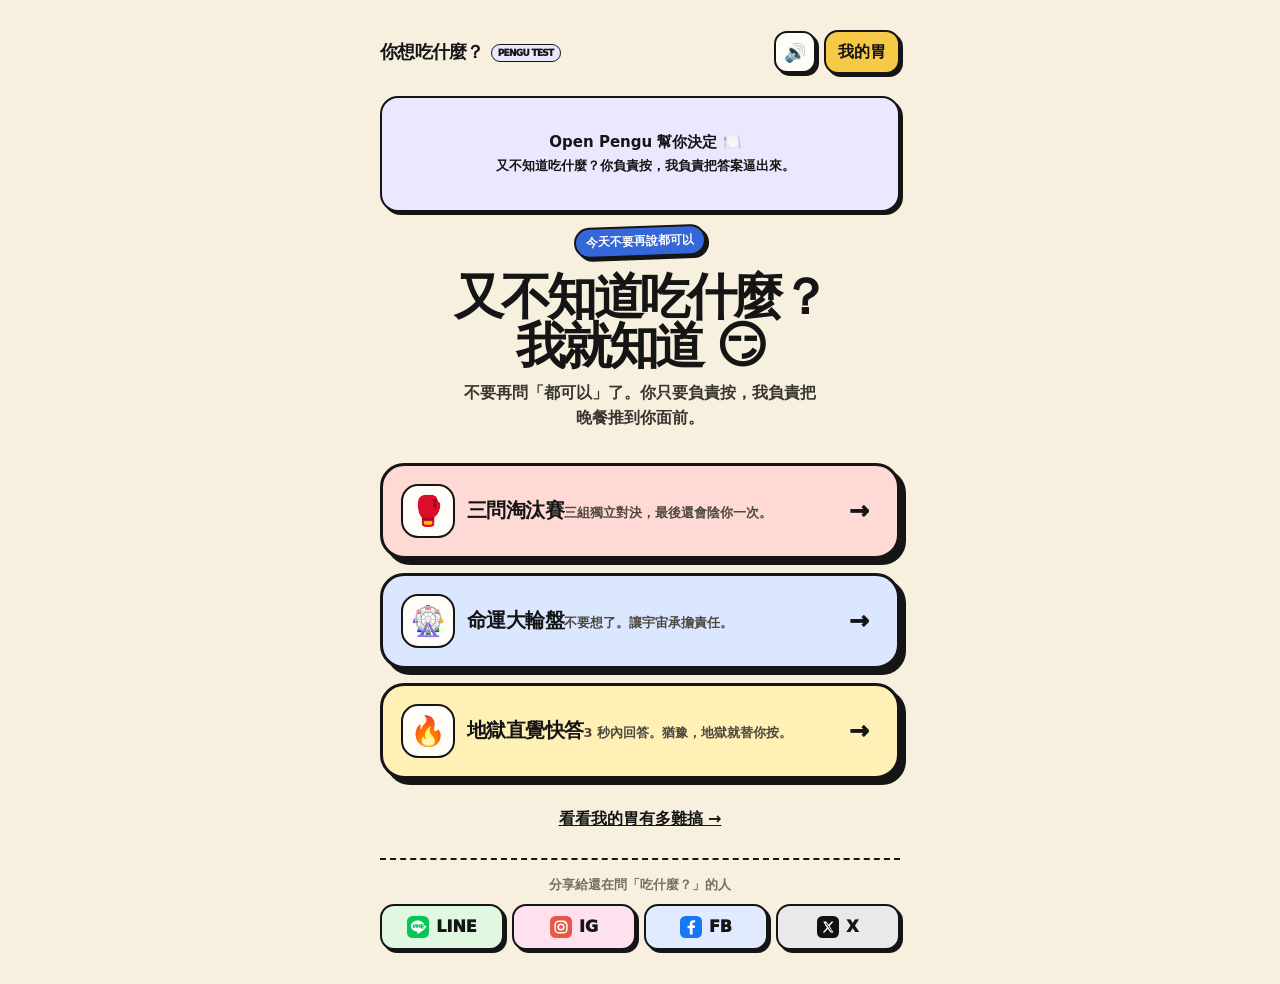
==== mascot-test/index.html @ 5a78268c "Add isolated Open Pengu mascot test version" ====
<!doctype html>
<html lang="zh-Hant">
<head>
  <meta charset="UTF-8" />
  <meta name="viewport" content="width=device-width, initial-scale=1, viewport-fit=cover" />
  <meta name="theme-color" content="#f7f0df" />
  <meta name="description" content="你想吃什麼？一個會吐槽你的吃飯決策遊戲。" />
  <title>你想吃什麼？</title>
  <link rel="stylesheet" href="./styles.css" />
  <link rel="stylesheet" href="./mascot-brand.css" />
</head>
<body>
  <main id="app"></main>
  <div id="toast" class="toast" aria-live="polite"></div>
  <script src="./data.js"></script>
  <script src="./app.js"></script>
  <script src="./brand.js"></script>
</body>
</html>
---- mascot-test/styles.css ----
:root {
  --paper:#f7f0df;
  --ink:#151515;
  --red:#ef4b3f;
  --blue:#3567d8;
  --yellow:#f6c947;
  --green:#65b96f;
  --white:#fffdf7;
  --muted:#746f64;
  --shadow:6px 6px 0 var(--ink);
  --shadow-sm:3px 3px 0 var(--ink);
  font-family: Inter, ui-rounded, "PingFang TC", "Noto Sans TC", system-ui, -apple-system, sans-serif;
}
*{box-sizing:border-box}
html,body{margin:0;min-height:100%;background:var(--paper);color:var(--ink)}
body{overflow-x:hidden}
button{font:inherit;color:inherit}
button:focus-visible{outline:4px solid var(--blue);outline-offset:3px}
#app{min-height:100vh;min-height:100dvh;padding:18px 16px 34px}
.shell{width:min(100%,520px);margin:0 auto}
.topbar{display:flex;align-items:center;justify-content:space-between;gap:10px;margin-bottom:16px}
.brand{font-weight:950;letter-spacing:-.04em;font-size:18px}
.icon-btn,.text-btn{border:2px solid var(--ink);background:var(--white);box-shadow:var(--shadow-sm);border-radius:14px;min-height:44px;padding:8px 12px;font-weight:850;cursor:pointer}
.text-btn{background:var(--yellow)}
.hero{padding:8px 0 18px;text-align:center}
.mascot{width:112px;height:112px;margin:0 auto 10px;border:4px solid var(--ink);border-radius:50%;background:var(--white);box-shadow:var(--shadow);position:relative;display:grid;place-items:center;font-size:47px;transform:rotate(-3deg)}
.mascot:before,.mascot:after{content:"";position:absolute;top:35px;width:10px;height:15px;background:var(--ink);border-radius:50%}
.mascot:before{left:32px}.mascot:after{right:32px}
.mascot-mouth{position:absolute;width:30px;height:13px;border-bottom:4px solid var(--ink);border-radius:0 0 30px 30px;top:61px;left:39px}
.kicker{display:inline-block;background:var(--blue);color:white;border:2px solid var(--ink);box-shadow:var(--shadow-sm);border-radius:999px;padding:5px 10px;font-size:12px;font-weight:900;transform:rotate(-2deg)}
h1{font-size:clamp(34px,9vw,50px);line-height:.98;letter-spacing:-.07em;margin:16px 0 10px;font-weight:1000}
.subtitle{font-size:16px;line-height:1.55;font-weight:700;margin:0 auto;max-width:360px;color:#39362f}
.mode-grid{display:grid;gap:14px;margin-top:14px}
.mode-card{width:100%;border:3px solid var(--ink);border-radius:24px;background:var(--white);box-shadow:var(--shadow);padding:18px;text-align:left;cursor:pointer;display:grid;grid-template-columns:54px 1fr 30px;gap:12px;align-items:center;transition:transform .14s ease,box-shadow .14s ease}
.mode-card:hover,.mode-card:active{transform:translate(3px,3px);box-shadow:3px 3px 0 var(--ink)}
.mode-card.red{background:#ffd9d4}.mode-card.blue{background:#dbe7ff}.mode-card.yellow{background:#fff0b6}
.mode-emoji{width:54px;height:54px;border:2px solid var(--ink);border-radius:17px;background:var(--white);display:grid;place-items:center;font-size:29px}
.mode-title{font-weight:1000;font-size:20px;letter-spacing:-.03em}.mode-desc{font-size:13px;font-weight:750;margin-top:4px;color:#4c483f;line-height:1.45}.mode-arrow{font-size:24px;font-weight:1000}
.home-foot{display:flex;justify-content:center;margin-top:20px}.link-btn{border:0;background:transparent;text-decoration:underline;font-weight:900;cursor:pointer;padding:10px}
.panel{border:3px solid var(--ink);border-radius:24px;background:var(--white);box-shadow:var(--shadow);padding:18px}
.progress-row{display:flex;justify-content:space-between;gap:12px;align-items:center;margin-bottom:12px;font-weight:900;font-size:13px}.progress-dots{display:flex;gap:6px}.dot{width:11px;height:11px;border:2px solid var(--ink);border-radius:50%;background:transparent}.dot.on{background:var(--red)}
.question{font-size:28px;font-weight:1000;line-height:1.05;letter-spacing:-.05em;margin:8px 0}.hint{font-weight:700;color:var(--muted);line-height:1.45;margin:0 0 14px}
.duel{display:grid;grid-template-columns:1fr 1fr;gap:12px;margin-top:16px}
.food-card{border:3px solid var(--ink);border-radius:22px;background:var(--white);box-shadow:var(--shadow-sm);min-height:178px;padding:14px;display:flex;flex-direction:column;align-items:center;justify-content:center;cursor:pointer;position:relative;transition:transform .16s ease,opacity .3s ease,filter .3s ease}
.food-card:hover{transform:translateY(-3px)}.food-card:active{transform:scale(.97)}
.food-card .emoji{font-size:54px;line-height:1}.food-card .name{font-weight:1000;font-size:20px;margin-top:9px;text-align:center}.food-card .cat{font-size:11px;font-weight:850;color:var(--muted);margin-top:4px}
.food-card.loser{animation:loserOut .48s ease forwards}.food-card.winner{animation:winnerPop .5s ease}.food-card.decoy-hit{animation:loserOut .42s ease forwards}
@keyframes loserOut{to{transform:translate(45px,35px) rotate(13deg) scale(.65);opacity:0;filter:grayscale(1)}}
@keyframes winnerPop{40%{transform:scale(1.08) rotate(-2deg)}100%{transform:scale(1)}}
.speech{margin:16px 0 0;border:2px solid var(--ink);background:var(--yellow);border-radius:16px;padding:11px 13px;font-weight:900;line-height:1.4;box-shadow:var(--shadow-sm)}
.final-three{display:grid;grid-template-columns:repeat(3,1fr);gap:8px;margin:15px 0}.mini-food{border:2px solid var(--ink);border-radius:16px;background:var(--white);padding:10px 6px;text-align:center;font-weight:900;font-size:12px;min-height:88px;display:grid;place-items:center}.mini-food .emoji{font-size:30px}.mini-food.fate{background:var(--blue);color:white;animation:fatePulse .8s ease infinite alternate}.mini-food.mystery{font-size:26px}
@keyframes fatePulse{to{transform:translateY(-4px) rotate(-2deg)}}
.twist-banner{border:3px dashed var(--ink);background:#e2eaff;border-radius:18px;padding:14px;text-align:center;font-weight:950;margin:10px 0}
.result-card{text-align:center;padding-top:24px}.result-emoji{font-size:88px;line-height:1;animation:resultPop .62s cubic-bezier(.2,.9,.2,1.3)}
@keyframes resultPop{0%{transform:scale(.5) rotate(-12deg);opacity:0}100%{transform:scale(1) rotate(0);opacity:1}}
.result-label{font-weight:900;color:var(--muted);margin-top:14px}.result-name{font-size:42px;font-weight:1000;letter-spacing:-.06em;margin:4px 0 10px}.result-copy{font-size:15px;font-weight:800;line-height:1.5;color:#49443a}
.actions{display:grid;gap:10px;margin-top:18px}.primary,.secondary,.danger,.hell-option,.rating-btn{border:3px solid var(--ink);border-radius:18px;box-shadow:var(--shadow-sm);min-height:54px;padding:12px 15px;font-weight:1000;cursor:pointer;transition:transform .12s ease,box-shadow .12s ease}.primary{background:var(--red);color:white}.secondary{background:var(--yellow)}.danger{background:var(--ink);color:white}.primary:active,.secondary:active,.danger:active,.hell-option:active,.rating-btn:active{transform:translate(2px,2px);box-shadow:1px 1px 0 var(--ink)}
.tiny-regret{border:0;background:transparent;text-decoration:underline;color:var(--muted);font-weight:850;cursor:pointer;margin-top:14px;padding:10px;font-size:12px}
.wheel-wrap{display:grid;place-items:center;padding:10px 0 4px;position:relative}.pointer{width:0;height:0;border-left:17px solid transparent;border-right:17px solid transparent;border-top:34px solid var(--ink);position:absolute;top:-1px;z-index:4;filter:drop-shadow(2px 2px 0 rgba(255,255,255,.5))}
.wheel{width:min(82vw,330px);aspect-ratio:1;border:5px solid var(--ink);border-radius:50%;box-shadow:var(--shadow);position:relative;transition:transform 1.55s cubic-bezier(.12,.72,.12,1);overflow:hidden;background:conic-gradient(from -90deg,#ef4b3f 0 36deg,#f6c947 36deg 72deg,#3567d8 72deg 108deg,#fffdf7 108deg 144deg,#65b96f 144deg 180deg,#ef4b3f 180deg 216deg,#f6c947 216deg 252deg,#3567d8 252deg 288deg,#fffdf7 288deg 324deg,#65b96f 324deg 360deg)}
.wheel:after{content:"🍽️";position:absolute;inset:50% auto auto 50%;transform:translate(-50%,-50%);width:60px;height:60px;border:4px solid var(--ink);background:var(--paper);border-radius:50%;display:grid;place-items:center;font-size:30px;z-index:3}
.wheel-label{position:absolute;left:50%;top:50%;width:72px;margin-left:-36px;margin-top:-11px;text-align:center;font-size:10px;font-weight:1000;line-height:1.15;transform-origin:36px 11px;text-shadow:0 1px white;z-index:2;pointer-events:none}
.wheel-spin{margin-top:22px;width:100%}.wheel-note{text-align:center;font-size:12px;color:var(--muted);font-weight:750;margin-top:8px}
.hell-intro{text-align:center;padding:10px 0}.warning{font-size:58px}.hell-title{font-size:36px;font-weight:1000;letter-spacing:-.05em;margin:4px 0}.rules{display:grid;gap:8px;margin:16px 0;text-align:left}.rule{border:2px solid var(--ink);background:#fff1c9;border-radius:14px;padding:10px 12px;font-weight:900}
.timer-wrap{height:14px;border:2px solid var(--ink);border-radius:999px;overflow:hidden;background:var(--white);margin:12px 0 18px}.timer-bar{height:100%;width:100%;background:var(--red);transform-origin:left;transition:width .1s linear}.hell-options{display:grid;gap:10px}.hell-option{background:var(--white);display:flex;align-items:center;gap:12px;text-align:left}.hell-option .e{font-size:28px}.hell-option .t{font-size:17px}
.rating-grid{display:grid;grid-template-columns:1fr 1fr;gap:10px;margin-top:18px}.rating-btn{background:var(--white);font-size:15px}.rating-btn.love{background:#ffd8dd}.rating-btn.ok{background:#e1f5d8}.rating-btn.meh{background:#f1eee4}.rating-btn.no{background:#d9d9d9}
.stats-grid{display:grid;grid-template-columns:1fr 1fr;gap:10px;margin:14px 0}.stat{border:2px solid var(--ink);border-radius:18px;background:var(--white);padding:14px;box-shadow:var(--shadow-sm)}.stat-value{font-size:25px;font-weight:1000}.stat-label{font-size:12px;color:var(--muted);font-weight:850;margin-top:3px}.roast{border:3px solid var(--ink);border-radius:20px;background:var(--yellow);box-shadow:var(--shadow-sm);padding:15px;font-size:17px;font-weight:1000;line-height:1.45;margin-top:14px}.empty{text-align:center;padding:34px 12px}.empty .e{font-size:64px}.empty p{font-weight:850;line-height:1.5;color:var(--muted)}
.modal-backdrop{position:fixed;inset:0;background:rgba(21,21,21,.45);display:grid;place-items:end center;padding:18px;z-index:20}.modal{width:min(100%,480px);background:var(--paper);border:3px solid var(--ink);box-shadow:var(--shadow);border-radius:24px;padding:18px;animation:sheetUp .25s ease}.modal h3{font-size:25px;line-height:1.1;margin:0 0 8px}.modal p{font-weight:800;line-height:1.45;color:#4d493f}.modal .actions{grid-template-columns:1fr 1fr}@keyframes sheetUp{from{transform:translateY(30px);opacity:0}}
.toast{position:fixed;left:50%;bottom:24px;transform:translate(-50%,20px);background:var(--ink);color:white;padding:11px 15px;border-radius:999px;font-weight:850;font-size:13px;opacity:0;pointer-events:none;transition:.22s;z-index:30;max-width:calc(100vw - 32px);text-align:center}.toast.show{opacity:1;transform:translate(-50%,0)}
.success{border:3px solid var(--ink);border-radius:22px;background:#ddf1d7;padding:20px;box-shadow:var(--shadow);text-align:center}.success .big{font-size:54px}.success h2{font-size:28px;margin:7px 0}.muted{color:var(--muted);font-weight:750}
@media (max-width:390px){#app{padding:14px 12px 28px}.panel{padding:15px}.question{font-size:25px}.food-card{min-height:158px;padding:10px}.food-card .emoji{font-size:47px}.food-card .name{font-size:18px}.mode-card{padding:15px;grid-template-columns:48px 1fr 24px}.mode-emoji{width:48px;height:48px}.result-name{font-size:36px}.wheel{width:min(86vw,310px)}}
@media (min-width:700px){#app{padding-top:30px}.mode-grid{grid-template-columns:1fr}.panel{padding:24px}.duel{gap:18px}.food-card{min-height:200px}}
@media (prefers-reduced-motion:reduce){*,*:before,*:after{animation-duration:.01ms!important;animation-iteration-count:1!important;transition-duration:.01ms!important;scroll-behavior:auto!important}}


/* V0.3 templates + wheel */
.template-grid{display:grid;grid-template-columns:1fr 1fr;gap:10px;margin-top:14px}
.template-card{border:3px solid var(--ink);border-radius:18px;background:var(--white);box-shadow:var(--shadow-sm);padding:13px;text-align:left;display:grid;grid-template-columns:38px 1fr;gap:9px;align-items:center;cursor:pointer;transition:.14s}
.template-card:hover{transform:translateY(-2px)}.template-card:active{transform:translate(2px,2px);box-shadow:1px 1px 0 var(--ink)}
.template-emoji{font-size:28px}.template-card b{display:block;font-size:15px}.template-card small{display:block;color:var(--muted);font-weight:750;line-height:1.25;margin-top:3px}
.wheel-panel{overflow:hidden}.wheel-wrap{padding:18px 0 8px}.wheel{width:min(88vw,350px);border-width:5px;overflow:hidden;transition:transform 1.75s cubic-bezier(.08,.72,.08,1)}
.wheel:after{display:none}.pointer{top:0;border-left-width:20px;border-right-width:20px;border-top-width:40px}.pointer span{position:absolute;width:10px;height:10px;background:var(--yellow);border:2px solid var(--ink);border-radius:50%;left:-5px;top:-38px}
.wheel-label{position:absolute;left:50%;top:50%;width:88px;margin:0;text-align:center;transform-origin:center;z-index:2;pointer-events:none}.wheel-label-inner{display:flex;flex-direction:column;align-items:center;gap:2px;font-weight:1000;font-size:11px;line-height:1.05;text-shadow:0 1px 0 #fff,1px 0 0 #fff,-1px 0 0 #fff;transition:.18s}
.wheel-label-inner i{font-style:normal;font-size:17px;line-height:1}.wheel-label-inner b{font-size:11px}.wheel-label-inner.wheel-hit{background:var(--yellow);border:2px solid var(--ink);border-radius:10px;padding:5px 7px;box-shadow:2px 2px 0 var(--ink);transform:scale(1.18)}
.wheel-hub{position:absolute;left:50%;top:50%;transform:translate(-50%,-50%) rotate(-3deg);width:58px;height:58px;border-radius:50%;border:4px solid var(--ink);background:var(--yellow);box-shadow:3px 3px 0 var(--ink);font-weight:1000;font-size:16px;z-index:5;cursor:pointer}.wheel-hub:active{transform:translate(calc(-50% + 2px),calc(-50% + 2px));box-shadow:1px 1px 0 var(--ink)}
.wheel-change{display:block;margin:5px auto 0}.nearby-box{margin-top:16px;border:2px dashed var(--ink);border-radius:18px;background:#eef3ff;padding:13px;text-align:left}.nearby-title{font-weight:1000;font-size:16px}.nearby-box p{font-size:12px;font-weight:750;color:var(--muted);margin:5px 0 10px}.nearby-box .secondary{width:100%}.nearby-fallback{font-size:12px;font-weight:800;margin-top:10px}.maps-link{display:block;margin-top:7px;font-weight:1000;color:var(--blue)}
@media(max-width:390px){.template-grid{grid-template-columns:1fr}.wheel{width:min(90vw,320px)}.wheel-label{width:74px}.wheel-label-inner,.wheel-label-inner b{font-size:10px}}

.maps-direct-btn{display:block;width:100%;border:3px solid var(--ink);border-radius:18px;box-shadow:var(--shadow-sm);min-height:54px;padding:12px 15px;background:var(--yellow);color:var(--ink);text-decoration:none;font-weight:1000;text-align:center;line-height:1.35}.maps-direct-btn:active{transform:translate(2px,2px);box-shadow:1px 1px 0 var(--ink)}

/* Homepage social share */
.share-strip{margin-top:18px;padding-top:16px;border-top:2px dashed var(--ink);text-align:center}
.share-title{font-size:13px;font-weight:900;color:var(--muted);margin-bottom:10px}
.share-row{display:grid;grid-template-columns:repeat(4,1fr);gap:8px}
.share-btn{min-height:46px;border:2px solid var(--ink);border-radius:14px;box-shadow:var(--shadow-sm);display:grid;place-items:center;text-decoration:none;font-weight:1000;cursor:pointer;background:var(--white);padding:8px 6px}
.share-btn:active{transform:translate(2px,2px);box-shadow:1px 1px 0 var(--ink)}
.share-btn.line{background:#dff8df}.share-btn.ig{background:#ffe0ef}.share-btn.fb{background:#e2eaff}.share-btn.x{background:#e9e9e9}
@media(max-width:390px){.share-row{gap:6px}.share-btn{min-height:44px;font-size:14px}}

/* Social icon refinement */
.share-btn{display:flex;align-items:center;justify-content:center;gap:7px;color:var(--ink)}
.share-icon{width:22px;height:22px;display:inline-flex;align-items:center;justify-content:center;flex:0 0 22px}
.share-icon svg{width:22px;height:22px;display:block}
@media(max-width:390px){.share-btn{gap:6px}.share-icon,.share-icon svg{width:20px;height:20px;flex-basis:20px}}

/* Preference ranking */
.preference-section{margin-top:18px;border-top:2px dashed var(--ink);padding-top:16px}
.preference-head{display:flex;justify-content:space-between;align-items:center;gap:10px;margin-bottom:10px}
.preference-head b{font-size:17px}.preference-head small{display:block;color:var(--muted);font-size:11px;margin-top:3px}.preference-head>span{border:2px solid var(--ink);border-radius:999px;padding:4px 8px;background:var(--yellow);font-weight:1000;font-size:11px;white-space:nowrap}
.preference-list{display:grid;gap:8px}
.preference-row{display:grid;grid-template-columns:34px minmax(0,1fr) 46px;gap:8px;align-items:center;border:2px solid var(--ink);border-radius:15px;background:var(--white);padding:9px 10px;box-shadow:2px 2px 0 var(--ink)}
.preference-row.top-1{background:#fff2a8}.preference-row.top-2{background:#edf0f4}.preference-row.top-3{background:#f5dcc5}
.rank-num{font-size:17px;font-weight:1000;text-align:center}.rank-food{display:flex;align-items:center;gap:8px;min-width:0}.rank-emoji{font-size:24px;line-height:1}.rank-food b{display:block;font-size:14px}.rank-food small{display:block;color:var(--muted);font-size:10px;margin-top:2px}
.rank-score{text-align:right}.rank-score b{display:block;font-size:17px}.rank-score small{font-size:9px;color:var(--muted)}
.rank-detail{grid-column:2/4;font-size:10px;font-weight:850;color:#333;border-top:1px dashed #aaa;padding-top:6px;line-height:1.5}.rank-detail span{color:var(--muted)}
.preference-empty{border:2px dashed var(--ink);border-radius:14px;padding:14px;background:#fffaf0;font-weight:800;font-size:12px;color:var(--muted)}
@media(max-width:390px){.preference-row{grid-template-columns:30px minmax(0,1fr) 42px;padding:8px}.rank-emoji{font-size:22px}.rank-food b{font-size:13px}.rank-detail{font-size:9px}}


/* V0.4 compact category picker */
@media(max-width:390px){
  .template-grid{grid-template-columns:1fr 1fr;gap:8px}
  .template-card{grid-template-columns:30px 1fr;padding:10px;gap:7px;min-height:58px}
  .template-emoji{font-size:23px}
  .template-card b{font-size:14px;line-height:1.15}
  .template-card small{display:none}
}

/* Tournament featured random */
.template-card.template-featured{grid-column:1/-1;background:var(--yellow);min-height:72px}
.template-card.template-featured .template-emoji{font-size:32px}
.template-card.template-featured b{font-size:18px}
@media(max-width:390px){.template-card.template-featured{min-height:68px}.template-card.template-featured small{display:block;font-size:10px;line-height:1.2}}

/* Wheel geometry v2 */
.wheel-label{width:70px}
.wheel-label.wheel-count-10{width:58px}
.wheel-label.wheel-count-9{width:62px}
.wheel-label.wheel-count-8{width:66px}
.wheel-label.wheel-count-7,.wheel-label.wheel-count-6{width:72px}
.wheel-label.wheel-count-10 .wheel-label-inner,.wheel-label.wheel-count-10 .wheel-label-inner b{font-size:9px;line-height:1.02}
.wheel-label.wheel-count-10 .wheel-label-inner i{font-size:14px}
.wheel-label.wheel-count-9 .wheel-label-inner,.wheel-label.wheel-count-9 .wheel-label-inner b{font-size:9.5px}
.wheel-label.wheel-count-8 .wheel-label-inner,.wheel-label.wheel-count-8 .wheel-label-inner b{font-size:10px}
.wheel-label-inner b{display:block;white-space:normal}
@media(max-width:390px){.wheel-label{width:68px}.wheel-label.wheel-count-10{width:54px}.wheel-label.wheel-count-9{width:58px}.wheel-label.wheel-count-8{width:62px}}


/* V0.5 replayability + custom wheel */
.top-actions{display:flex;align-items:center;gap:8px}
.sound-btn{width:42px;height:42px;border:2px solid var(--ink);border-radius:13px;background:var(--white);box-shadow:var(--shadow-sm);display:grid;place-items:center;font-size:18px;cursor:pointer}
.sound-btn:active{transform:translate(2px,2px);box-shadow:1px 1px 0 var(--ink)}

.final-mode-panel{overflow:hidden}
.blind-grid{display:grid;grid-template-columns:repeat(3,1fr);gap:9px;margin-top:16px}
.blind-card{min-height:150px;border:3px solid var(--ink);border-radius:20px;background:var(--blue);color:#fff;box-shadow:var(--shadow-sm);display:flex;flex-direction:column;align-items:center;justify-content:center;gap:10px;font-weight:1000;cursor:pointer;transition:.18s}
.blind-card span{font-size:38px}.blind-card b{font-size:15px}
.blind-card:hover{transform:translateY(-3px)}
.blind-card.blind-reveal{background:var(--yellow);color:var(--ink);animation:winnerPop .55s ease}
.auto-out{border:2px dashed var(--ink);border-radius:15px;padding:11px 12px;background:#efefef;font-weight:900;text-align:center;margin:12px 0}
.final-choice-grid{display:grid;grid-template-columns:repeat(3,1fr);gap:8px;margin-top:15px}
.final-choice-grid .food-card{min-height:150px;padding:9px}
.final-choice-grid .food-card .emoji{font-size:39px}
.final-choice-grid .food-card .name{font-size:15px}

.custom-wheel-shelf{border-top:3px dashed var(--ink);margin-top:20px;padding-top:17px}
.custom-wheel-head{display:flex;align-items:center;justify-content:space-between;gap:10px}
.custom-wheel-head b{font-size:18px}.custom-wheel-head small{display:block;color:var(--muted);font-size:11px;font-weight:750;margin-top:3px;line-height:1.35}
.mini-action{min-height:42px;padding:7px 10px;border-radius:13px;white-space:nowrap}
.custom-wheel-empty{border:2px dashed var(--ink);border-radius:15px;background:#fffaf0;padding:13px;margin-top:11px;font-size:12px;font-weight:800;color:var(--muted);line-height:1.45}
.saved-wheel-list{display:grid;gap:8px;margin-top:11px}
.saved-wheel-row{display:grid;grid-template-columns:minmax(0,1fr) auto 34px;gap:7px;align-items:stretch}
.saved-wheel-open,.saved-wheel-edit,.saved-wheel-delete{border:2px solid var(--ink);border-radius:14px;background:var(--white);box-shadow:2px 2px 0 var(--ink);font-weight:900;cursor:pointer}
.saved-wheel-open{padding:9px 10px;display:flex;align-items:center;gap:9px;text-align:left;min-width:0}
.saved-wheel-open>span:first-child{font-size:23px}.saved-wheel-open b{display:block;white-space:nowrap;overflow:hidden;text-overflow:ellipsis}.saved-wheel-open small{display:block;color:var(--muted);font-size:10px;margin-top:2px}
.saved-wheel-edit{padding:7px 10px}.saved-wheel-delete{font-size:20px;background:#ffd9d4}
.custom-wheel-editor .field-label{display:block;font-size:12px;font-weight:950;margin:14px 0 6px}
.custom-input,.custom-textarea{width:100%;border:3px solid var(--ink);border-radius:15px;background:var(--white);padding:11px 12px;font:inherit;font-weight:800;outline:none}
.custom-input:focus,.custom-textarea:focus{box-shadow:0 0 0 3px #dbe7ff}
.custom-textarea{resize:vertical;line-height:1.5}
.custom-wheel-count{text-align:right;font-size:11px;font-weight:850;color:var(--muted);margin-top:6px}
.detail-wheel-btn{background:#dbe7ff}

.confetti-layer{position:fixed;inset:0;pointer-events:none;overflow:hidden;z-index:50}
.confetti-layer i{position:absolute;left:var(--x);top:-24px;font-style:normal;font-size:14px;color:var(--red);animation:confettiFall var(--dur) cubic-bezier(.2,.7,.25,1) var(--delay) forwards}
.confetti-layer i:nth-child(3n){color:var(--blue)}.confetti-layer i:nth-child(3n+1){color:#e8b82e}.confetti-layer i:nth-child(4n){color:#55a960}
@keyframes confettiFall{0%{transform:translate(0,-20px) rotate(0);opacity:0}12%{opacity:1}100%{transform:translate(var(--dx),105vh) rotate(var(--r));opacity:.95}}
.wheel-spinning{filter:saturate(1.08)}
.wheel-hit{animation:wheelHitPop .38s ease both}
@keyframes wheelHitPop{45%{transform:scale(1.26)}100%{transform:scale(1.14)}}

@media(max-width:390px){
  .blind-grid{gap:6px}.blind-card{min-height:130px;padding:7px}.blind-card span{font-size:32px}.blind-card b{font-size:13px}
  .final-choice-grid{grid-template-columns:1fr 1fr}.final-choice-grid .food-card:last-child{grid-column:1/-1;min-height:125px}
  .custom-wheel-head{align-items:flex-start}.custom-wheel-head b{font-size:16px}
  .saved-wheel-row{grid-template-columns:minmax(0,1fr) 52px 32px}.saved-wheel-edit{padding:5px;font-size:11px}
}


/* V0.5 active final modes */
.final-stage{overflow:hidden}
.final-select-grid .final-choice{cursor:pointer;font:inherit;color:inherit}
.final-select-grid .final-choice:active{transform:translate(2px,2px)}
.final-select-grid .final-choice.picked,.lottery-item.picked{background:var(--yellow);box-shadow:3px 3px 0 var(--ink);transform:scale(1.04) rotate(-1deg)}
.lottery-grid{position:relative}
.lottery-item{transition:transform .12s ease,background .12s ease,box-shadow .12s ease}
.lottery-item.lottery-active{background:var(--blue);color:#fff;transform:translateY(-5px) scale(1.05);box-shadow:3px 5px 0 var(--ink)}
.system-out{background:#ececec}

.custom-wheel-section{border-top:3px dashed var(--ink);margin-top:20px;padding-top:17px}
.custom-wheel-list{display:grid;gap:9px;margin-top:12px}
.custom-wheel-card{border:2px solid var(--ink);border-radius:16px;background:var(--white);box-shadow:2px 2px 0 var(--ink);padding:10px 11px;display:grid;gap:9px}
.custom-wheel-card>b,.custom-wheel-card b{font-size:14px}
.custom-wheel-card small{display:block;color:var(--muted);font-weight:750;font-size:10px;line-height:1.35;margin-top:3px;word-break:break-word}
.custom-wheel-actions{display:grid;grid-template-columns:1fr 1fr 1fr;gap:6px}
.custom-wheel-actions .mini-action{border:2px solid var(--ink);border-radius:11px;min-height:36px;padding:6px 7px;background:var(--white);box-shadow:1px 1px 0 var(--ink);font-weight:900;cursor:pointer;font-size:11px}
.custom-wheel-actions .primary-mini{background:var(--yellow)}
.custom-wheel-actions .danger-mini{background:#ffd9d4}
.compact-btn{min-height:40px!important;padding:7px 10px!important;font-size:12px!important}
.custom-wheel-section .custom-wheel-empty{margin-top:11px}

@media(max-width:390px){
  .top-actions{gap:6px}
  .sound-btn{width:39px;height:39px}
  .final-select-grid{gap:6px}
  .final-select-grid .mini-food{min-height:92px;padding:7px 4px;font-size:11px}
  .custom-wheel-actions{grid-template-columns:1fr 1fr 1fr}
}


/* Wheel richness v0.6 */
.wheel-flow{display:flex;align-items:center;justify-content:center;gap:7px;margin:7px 0 10px;font-size:11px;font-weight:950;color:var(--muted)}
.wheel-flow span{border:2px solid #b9b3a8;border-radius:999px;padding:5px 9px;background:#f1eee5;white-space:nowrap}
.wheel-flow span.active{border-color:var(--ink);background:var(--yellow);color:var(--ink);box-shadow:2px 2px 0 var(--ink)}
.wheel-flow span.done{border-color:var(--ink);background:#ddf1d7;color:var(--ink)}
.wheel-flow i{font-style:normal;font-weight:1000;color:var(--ink)}

.wheel-candidates{border:2px dashed var(--ink);border-radius:16px;background:#fffaf0;padding:9px 10px 10px;margin-bottom:5px}
.wheel-candidates-title{font-size:10px;font-weight:1000;color:var(--muted);margin-bottom:6px}
.wheel-candidate-chips{display:flex;gap:5px;flex-wrap:wrap}
.wheel-candidate-chips span{border:1.5px solid var(--ink);border-radius:999px;background:var(--white);padding:4px 7px;font-size:10px;font-weight:900;line-height:1.15}
.wheel-panel .hint{margin-bottom:9px}
.wheel-panel .wheel-wrap{padding-top:14px}

@media(max-width:390px){
  .wheel-flow{gap:5px;font-size:10px;margin-top:6px}
  .wheel-flow span{padding:4px 7px}
  .wheel-candidates{padding:8px 9px}
  .wheel-candidate-chips{gap:4px}
  .wheel-candidate-chips span{font-size:9px;padding:4px 6px}
}
---- mascot-test/mascot-brand.css ----
:root{--pengu-mascot:url("[data-uri]");}
.brand-pengu{display:flex;align-items:center;gap:10px;margin:10px 0 14px;padding:10px 12px;border:2px solid #151515;border-radius:18px;background:#fff8dc;box-shadow:3px 3px 0 #151515;position:relative;overflow:hidden}
.brand-pengu::before{content:"";width:92px;height:92px;flex:0 0 92px;background-image:var(--pengu-mascot);background-size:contain;background-repeat:no-repeat;background-position:center bottom;filter:drop-shadow(0 3px 0 rgba(0,0,0,.15));animation:penguFloat 2.8s ease-in-out infinite}
.brand-pengu .pengu-copy{font-size:13px;font-weight:900;line-height:1.45}
.brand-pengu .pengu-copy b{display:block;font-size:15px;margin-bottom:3px}
.brand-pengu.home{background:#e9e8ff}
.brand-pengu.wheel{background:#fff1b8}
.brand-pengu.tournament{background:#dfe9ff}
.brand-pengu.result{background:#e3f6dc}
.brand-pengu.stomach{background:#f4e8ff}
.brand-pengu.wheel::before{transform:rotate(-3deg)}
.brand-pengu.tournament::before{transform:rotate(3deg)}
.brand-pengu.result::before{animation:penguPop 1.2s ease-in-out infinite alternate}
.brand-pengu.small::before{width:76px;height:76px;flex-basis:76px}
@keyframes penguFloat{0%,100%{transform:translateY(0)}50%{transform:translateY(-4px)}}
@keyframes penguPop{from{transform:scale(1)}to{transform:scale(1.045)}}
.hero>.brand-pengu{margin-top:-2px}
@media(max-width:390px){.brand-pengu{padding:8px 10px;gap:8px}.brand-pengu::before{width:78px;height:78px;flex-basis:78px}.brand-pengu .pengu-copy{font-size:12px}.brand-pengu .pengu-copy b{font-size:14px}}
.mascot{display:none!important}
.topbar .brand::after{content:"PENGU TEST";display:inline-block;margin-left:7px;padding:3px 6px;border:1.5px solid #151515;border-radius:999px;background:#e9e8ff;font-size:9px;font-weight:1000;vertical-align:middle}
.brand-pengu .pengu-copy span{display:block}
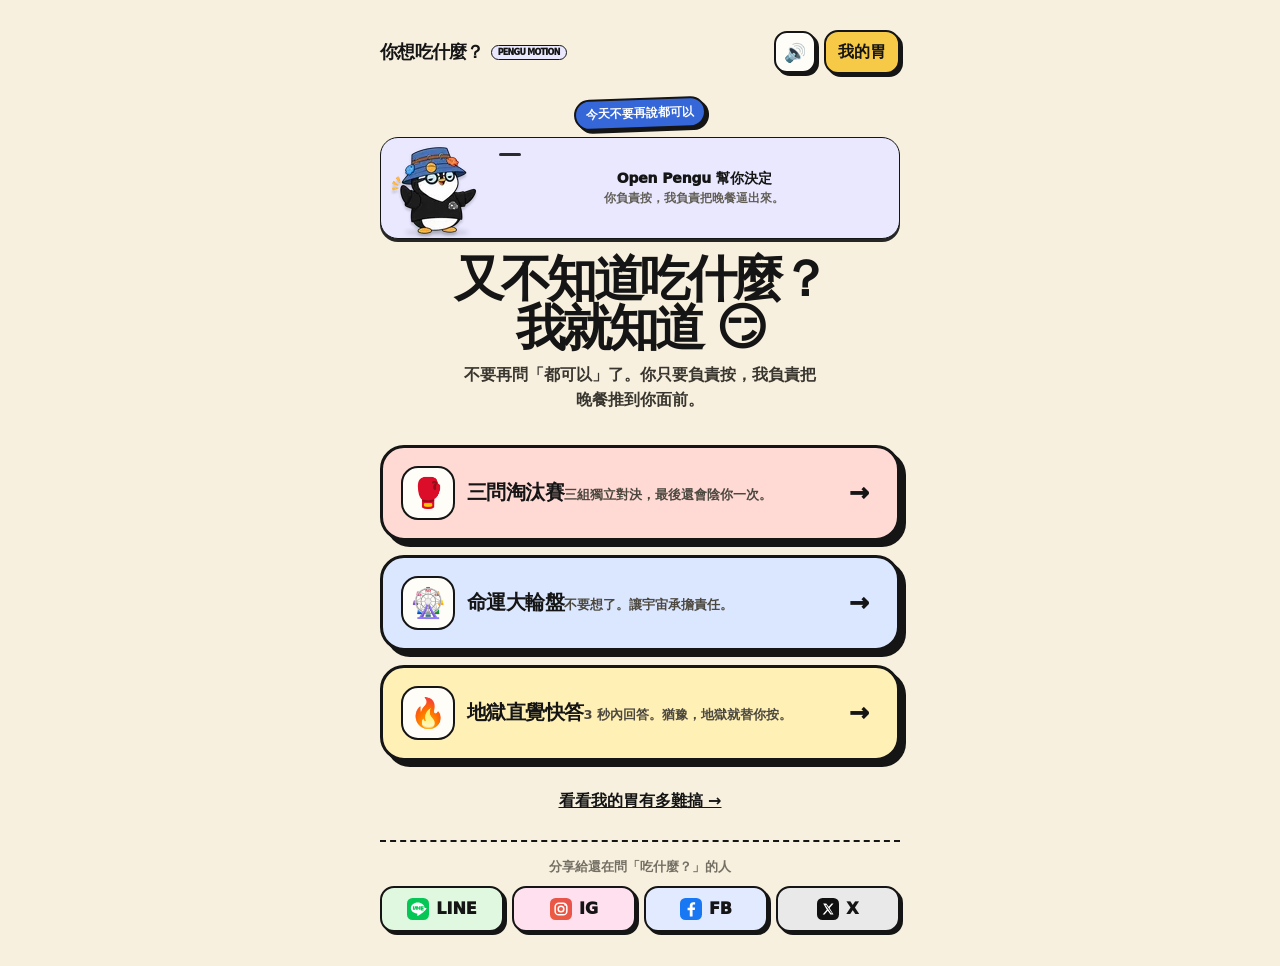
==== commit f98b6382: "Add event-driven Open Pengu motion prototype" ====
--- a/mascot-test/index.html
+++ b/mascot-test/index.html
@@ -6,6 +6,7 @@
   <meta name="theme-color" content="#f7f0df" />
   <meta name="description" content="你想吃什麼？一個會吐槽你的吃飯決策遊戲。" />
   <title>你想吃什麼？</title>
+  <link rel="icon" href="./favicon.svg" type="image/svg+xml" />
   <link rel="stylesheet" href="./styles.css" />
   <link rel="stylesheet" href="./mascot-brand.css" />
 </head>
--- a/mascot-test/mascot-brand.css
+++ b/mascot-test/mascot-brand.css
@@ -1,21 +1,135 @@
-:root{--pengu-mascot:url("[data-uri]");}
-.brand-pengu{display:flex;align-items:center;gap:10px;margin:10px 0 14px;padding:10px 12px;border:2px solid #151515;border-radius:18px;background:#fff8dc;box-shadow:3px 3px 0 #151515;position:relative;overflow:hidden}
-.brand-pengu::before{content:"";width:92px;height:92px;flex:0 0 92px;background-image:var(--pengu-mascot);background-size:contain;background-repeat:no-repeat;background-position:center bottom;filter:drop-shadow(0 3px 0 rgba(0,0,0,.15));animation:penguFloat 2.8s ease-in-out infinite}
-.brand-pengu .pengu-copy{font-size:13px;font-weight:900;line-height:1.45}
-.brand-pengu .pengu-copy b{display:block;font-size:15px;margin-bottom:3px}
-.brand-pengu.home{background:#e9e8ff}
-.brand-pengu.wheel{background:#fff1b8}
-.brand-pengu.tournament{background:#dfe9ff}
-.brand-pengu.result{background:#e3f6dc}
-.brand-pengu.stomach{background:#f4e8ff}
-.brand-pengu.wheel::before{transform:rotate(-3deg)}
-.brand-pengu.tournament::before{transform:rotate(3deg)}
-.brand-pengu.result::before{animation:penguPop 1.2s ease-in-out infinite alternate}
-.brand-pengu.small::before{width:76px;height:76px;flex-basis:76px}
-@keyframes penguFloat{0%,100%{transform:translateY(0)}50%{transform:translateY(-4px)}}
-@keyframes penguPop{from{transform:scale(1)}to{transform:scale(1.045)}}
-.hero>.brand-pengu{margin-top:-2px}
-@media(max-width:390px){.brand-pengu{padding:8px 10px;gap:8px}.brand-pengu::before{width:78px;height:78px;flex-basis:78px}.brand-pengu .pengu-copy{font-size:12px}.brand-pengu .pengu-copy b{font-size:14px}}
 .mascot{display:none!important}
-.topbar .brand::after{content:"PENGU TEST";display:inline-block;margin-left:7px;padding:3px 6px;border:1.5px solid #151515;border-radius:999px;background:#e9e8ff;font-size:9px;font-weight:1000;vertical-align:middle}
-.brand-pengu .pengu-copy span{display:block}
+.topbar .brand::after{content:"PENGU MOTION";display:inline-block;margin-left:7px;padding:2px 6px;border:1.5px solid #151515;border-radius:999px;background:#e9e8ff;font-size:8px;font-weight:1000;vertical-align:middle}
+
+/* Open Pengu Motion V1 — restrained, event-driven, non frame-by-frame */
+.pengu-stage{
+  --surface:#fff8dc;
+  height:86px;
+  margin:8px 0 12px;
+  position:relative;
+  border:1.5px solid #151515;
+  border-radius:18px;
+  background:var(--surface);
+  overflow:visible;
+  box-shadow:0 3px 0 rgba(21,21,21,.92);
+  isolation:isolate;
+}
+.pengu-stage.home{height:102px;--surface:#e9e8ff}
+.pengu-stage.wheel{--surface:#fff2bd}
+.pengu-stage.tournament{--surface:#e4ecff}
+.pengu-stage.hell{--surface:#ffe0d8}
+.pengu-stage.result{--surface:#e5f3de}
+.pengu-stage.stomach{--surface:#f1e8fb}
+
+.pengu-rig{
+  position:absolute;
+  left:7px;
+  bottom:0;
+  width:88px;
+  height:88px;
+  transform-origin:50% 88%;
+  will-change:transform;
+  z-index:2;
+}
+.pengu-stage.home .pengu-rig{width:96px;height:96px}
+.pengu-avatar{
+  position:absolute;
+  inset:0;
+  width:100%;
+  height:100%;
+  object-fit:contain;
+  object-position:center bottom;
+  filter:drop-shadow(0 3px 1px rgba(0,0,0,.16));
+  transform-origin:50% 82%;
+  will-change:transform,filter;
+  animation:penguIdle 5.8s cubic-bezier(.42,0,.58,1) infinite;
+}
+.pengu-ground{
+  position:absolute;
+  left:19%;
+  right:15%;
+  bottom:2px;
+  height:7px;
+  border-radius:50%;
+  background:rgba(21,21,21,.14);
+  filter:blur(2px);
+  transform-origin:center;
+  animation:penguShadow 5.8s cubic-bezier(.42,0,.58,1) infinite;
+  z-index:-1;
+}
+.pengu-stage.home .pengu-rig{left:6px}
+
+.pengu-bubble{
+  position:absolute;
+  left:104px;
+  right:11px;
+  top:50%;
+  transform:translateY(-50%);
+  min-width:0;
+  z-index:3;
+}
+.pengu-stage.home .pengu-bubble{left:119px}
+.pengu-bubble b{
+  display:block;
+  color:#151515;
+  font-size:14px;
+  font-weight:1000;
+  line-height:1.15;
+  margin-bottom:4px;
+  letter-spacing:-.01em;
+}
+.pengu-bubble span{
+  display:block;
+  color:#615d55;
+  font-size:11.5px;
+  font-weight:800;
+  line-height:1.4;
+  transition:opacity .16s ease,transform .16s ease;
+}
+.pengu-stage[data-reacting="true"] .pengu-bubble span{
+  opacity:.66;
+  transform:translateY(1px);
+}
+.pengu-accent{
+  position:absolute;
+  left:103px;
+  top:15px;
+  width:22px;
+  height:3px;
+  border-radius:999px;
+  background:#151515;
+  opacity:.9;
+}
+.pengu-stage.home .pengu-accent{left:118px}
+
+@keyframes penguIdle{
+  0%,100%{transform:translate3d(0,0,0) rotate(0deg) scale(1)}
+  34%{transform:translate3d(0,-1.5px,0) rotate(-.35deg) scale(1.002)}
+  66%{transform:translate3d(0,.4px,0) rotate(.25deg) scale(.999)}
+}
+@keyframes penguShadow{
+  0%,100%{transform:scaleX(1);opacity:.14}
+  34%{transform:scaleX(.94);opacity:.11}
+  66%{transform:scaleX(1.01);opacity:.145}
+}
+@keyframes penguUrgency{
+  0%,100%{box-shadow:0 3px 0 rgba(21,21,21,.92)}
+  50%{box-shadow:0 3px 0 rgba(21,21,21,.92),0 0 0 3px rgba(239,75,65,.10)}
+}
+.pengu-stage.hell{animation:penguUrgency .85s ease-in-out infinite}
+
+@media(prefers-reduced-motion:reduce){
+  .pengu-avatar,.pengu-ground,.pengu-stage.hell{animation:none!important}
+}
+@media(max-width:390px){
+  .pengu-stage{height:78px;margin:7px 0 10px;border-radius:16px}
+  .pengu-stage.home{height:92px}
+  .pengu-rig{left:5px;width:80px;height:80px}
+  .pengu-stage.home .pengu-rig{width:92px;height:92px}
+  .pengu-bubble{left:92px;right:8px}
+  .pengu-stage.home .pengu-bubble{left:106px}
+  .pengu-accent{left:91px;top:13px}
+  .pengu-stage.home .pengu-accent{left:105px}
+  .pengu-bubble b{font-size:12.5px}
+  .pengu-bubble span{font-size:10.5px;line-height:1.35}
+}
